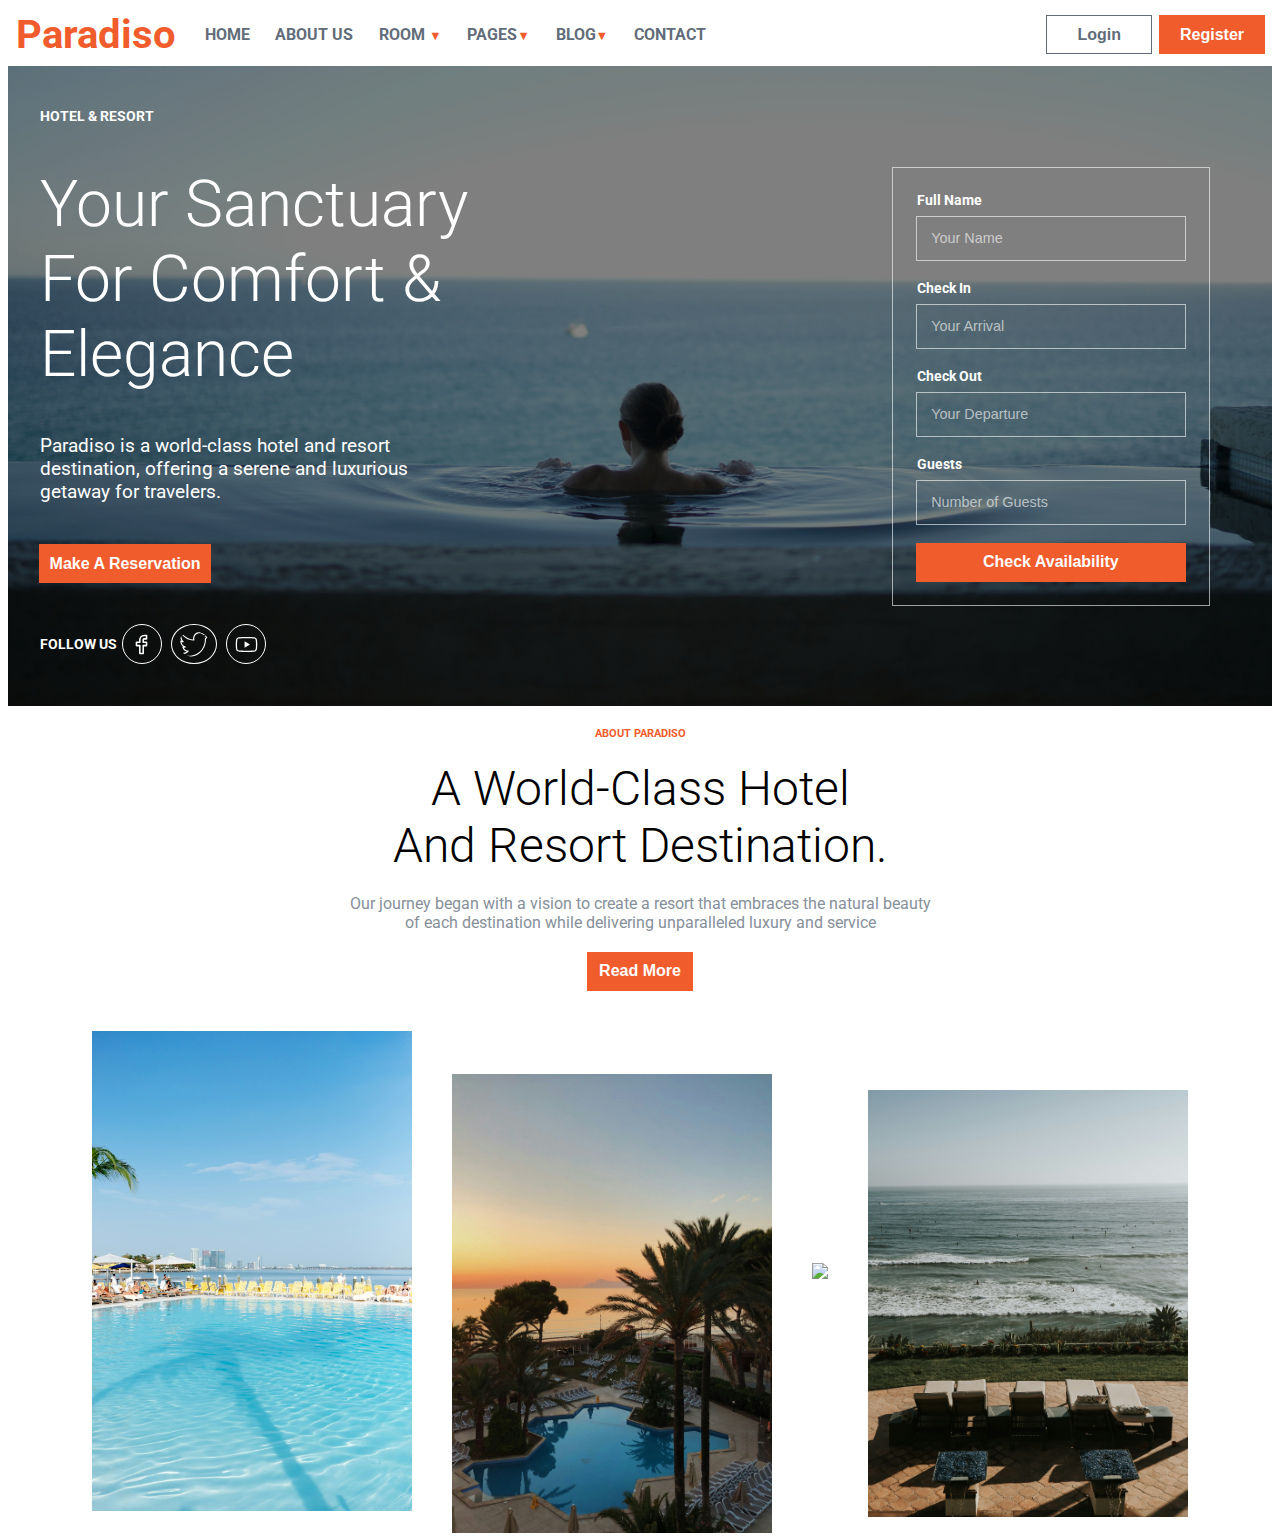
==== index.html @ 7c0ab594 "login v1" ====
<!doctype html>
<html lang="en">
  <head>
    <meta charset="UTF-8" />
    <meta name="viewport" content="width=device-width, initial-scale=1.0" />
    <link rel="stylesheet" href="styles/index.css" />
    <link rel="stylesheet" href="styles/main.css" />
    <link rel="preconnect" href="https://fonts.googleapis.com" />
    <link rel="preconnect" href="https://fonts.gstatic.com" crossorigin />
    <script type="module" src="./scripts/localStorage.js"></script>
    <script type="module" src="./scripts/index.js"></script>
    <link
      href="https://fonts.googleapis.com/css2?family=Roboto:ital,wght@0,100..900;1,100..900&display=swap"
      rel="stylesheet"
    />
    <title>Paradiso Hotel</title>
  </head>
  <body>
    <section class="popup">
      <div class="sign">
        <div class="exit">Exit</div>
        <h1>Register</h1>
        <form>
          <label for="name">Name</label>
          <input
            type="text"
            placeholder="Your Name"
            id="name"
            class="inputs"
            required
          />

          <label for="email">Email</label>
          <input
            type="email"
            placeholder="Your email"
            name="email"
            class="inputs"
            required
          />

          <label for="password">Password</label>
          <input
            type="password"
            placeholder="Your Password"
            id="password"
            class="inputs"
            required
          />

          <input type="submit" value="Submit" class="button bform" />
        </form>
      </div>
    </section>

    <header>
      <div>
        <h1>Paradiso</h1>
      </div>

      <nav>
        <ul>
          <li><a href="#">Home</a></li>
          <li><a href="pages/facilities.html">About Us</a></li>
          <li class="more-info">
            Room
            <ul class="dropdown">
              <li>
                <a href="pages/available-rooms-client.html?category=Luxury Room"
                  >Luxury Rooms</a
                >
              </li>
              <li>
                <a
                  href="pages/available-rooms-client.html?category=Regular Room"
                  >Regular Rooms</a
                >
              </li>
            </ul>
          </li>
          <li class="more-info">Pages</li>
          <li class="more-info">Blog</li>
          <li class="more-info admin">System</li>
          <li>Contact</li>
        </ul>
      </nav>

      <div class="buttons">
        <div class="isNotLogged">
          <input type="button" value="Login" class="button white sign-button" />
          <input type="button" value="Register" class="button sign-button" />
        </div>
        <div class="isLogged">
          <input type="button" class="button" />
          <ul class="dropdown">
            <li class="logout">Log Out</li>
          </ul>
        </div>
      </div>
    </header>

    <section id="section-form">
      <div class="reservation-action">
        <h2>Hotel & Resort</h2>
        <h1>Your Sanctuary For Comfort & Elegance</h1>
        <h3>
          Paradiso is a world-class hotel and resort destination, offering a
          serene and luxurious getaway for travelers.
        </h3>

        <input type="button" value="Make A Reservation" class="button" />

        <div class="media-icons">
          <h2>Follow us</h2>
          <img src="images/facebook-icon.svg" />
          <img src="images/twitter-icon.svg" />
          <img src="images/youtube-icon.svg" />
        </div>
      </div>

      <form class="form">
        <label for="">Full Name</label>
        <input type="text" placeholder="Your Name" class="inputs" required />

        <label for="">Check In</label>
        <input type="text" placeholder="Your Arrival" class="inputs" required />

        <label for="">Check Out</label>
        <input
          type="text"
          placeholder="Your Departure"
          class="inputs"
          required
        />

        <label for="">Guests</label>
        <input
          type="text"
          placeholder="Number of Guests"
          class="inputs"
          required
        />

        <input type="submit" value="Check Availability" class="button bform" />
      </form>
    </section>

    <main>
      <h2>About Paradiso</h2>
      <h1>A World-Class Hotel And Resort Destination.</h1>
      <p>
        Our journey began with a vision to create a resort that embraces the
        natural beauty of each destination while delivering unparalleled luxury
        and service
      </p>

      <input type="button" value="Read More" class="button" />
    </main>

    <section class="images">
      <img src="images/hotel-picture1.jpg" class="image" />
      <img src="images/hotel-picture2.jpg" class="image down" />
      <img src="images/hotel-picture3.jpg" class="image" />
      <img src="images/hotel-picture4.jpg" class="image down" />
    </section>
  </body>
</html>
---- styles/index.css ----
:root {
    --default-orange: #f15c2d;
    --list-color: #626c79;
    --paragraph: #87909a;
    --background-room: #f1f5f9;
    --background-category: #0f172a;
}

* {
    margin: 0;
    padding: 0;
    box-sizing: border-box;
}

body {
    padding: .2rem .5rem;
    font-family: Roboto, sans-serif;
    overflow-x: hidden;
}

h1 {
    font-size: 3rem;
    max-width: 32rem;
    font-weight: 300;
}

h2 {
    font-size: .7rem;
    font-weight: bold;
}

p {
    font-size: 1rem;
    font-weight: 400;
    color: var(--paragraph);
}

h3 {
    color: white;
    font-size: 1.2rem;
    max-width: 26rem;
    font-weight: 400;
}
header {
    display: flex;
    align-items: center;
    width: 100%;
    padding: 0.5rem;
}

header div > h1 {
    font-size: 2.5rem;
    color: var(--default-orange);
    font-weight: bold;
}

header nav {
    margin-left: 1rem;
}

ul {
    display: flex;
    list-style: none;
}

ul li {
    cursor: pointer;
    margin-inline: .8rem;
    color: var(--list-color);
    font-size: 1rem;
    font-weight: bold;
    text-transform: uppercase;
    position: relative;
}

.more-info::after {
    content: "▼";
    font-size: 0.8rem;
    color: var(--default-orange);
    max-width: fit-content;
}

ul li:hover {
    color: var(--default-orange);
}

header .buttons {
    margin-left: auto;
}

.dropdown {
    position: absolute;
    top: 100%;
    left: 0;
    background: white;
    border: 1px solid #ddd;
    padding: .1rem;
    display: none;
    min-width: 12rem;
    box-shadow: 0 4px 6px rgba(0, 0, 0, 0.1);
    z-index: 2;
}

.dropdown li {
   padding: .8rem;
}

.more-info:hover .dropdown {
   display: block;
}

a {
    text-decoration: none;
    color: inherit;
}

/* Buttons */
.button {
    padding: .6rem;
    min-width: 6.5rem;
    max-width: fit-content; 
    background-color: var(--default-orange);
    color: #FFF;
    font-weight: bold;
    border: none;
    cursor: pointer;
    font-size: 1rem;
    outline: 1px solid var(--default-orange);
}

.button + .button {
    margin-left: .3rem;
}

.button.white {
    color: var(--list-color);
    background-color: #FFF;
    outline: 1px solid var(--list-color);
    font-weight: bold;
}

.button:hover {
    background-color: var(--list-color); 
    color: #FFF;
    outline: none;
} 

.button.white:hover {
    background-color: var(--default-orange); 
    color: #FFF;
}

.button.bform {
    max-width: 100%;
}

/* Inputs */
.inputs {
    background-color: transparent;
    padding: .9rem;
    margin: .5rem 0 1.2rem 0;
    outline: 1px solid rgba(255, 255, 255, 0.6); 
    border: none;
    color:white;
}

.inputs::placeholder {
    color: rgba(255, 255, 255, 0.6); 
    font-size: .9rem;
}


/* Sign */
.popup {
  position: fixed;
  top: 0;
  left: 0;
  width: 100%;
  height: 100%;
  background: rgba(0, 0, 0, 0.5);
  z-index: 999;
  display: none;
  justify-content: center;
}

.exit {
    margin-left: auto;
    width: fit-content;
    cursor: pointer;
}

.sign {
    max-width: 50%;
    margin: auto;
    background-color: white;
    min-width: 50rem;
    min-height: 30rem;
    padding: 4rem;
}

.sign form {
    display: flex;
    flex-direction: column;
    margin: 1rem 0;
}

.sign form .inputs {
    background-color: var(--background-room);
    padding: .9rem;
    margin: .5rem 0 1.2rem 0;
    outline: 1px solid rgba(0, 0, 0, 0.6); 
    border: none;
    color: black;
}

.sign form .inputs::placeholder {
    color: rgba(0, 0, 0, 0.6); 
    font-size: .9rem;
}

.isLogged {
    display: none;
    position: relative;
}

.isLogged .dropdown {
    min-width: 3rem;
    width: 6.5rem;
}
.isLogged .dropdown li {
    font-size: .7rem;
}

.isLogged:hover .dropdown {
   display: block;
}

/* Responsive Styles */
@media (max-width: 1024px) {
    header nav ul li {
        margin-inline: 0.5rem;
        font-size: 0.9rem;
    }

    .reservation-action h1 {
        font-size: 3rem;
    }

    .images {
        flex-wrap: wrap;
        gap: 1rem;
    }

    .image {
        margin-top: 0 !important;
        max-width: 45%;
    }
}

@media (max-width: 768px) {
    .media-icons img {
        height: 2rem;
        padding: 0.3rem;
    }
    header {
        flex-wrap: wrap;
        justify-content: space-between;
    }

    header nav {
        order: 3;
        width: 100%;
        margin: 1rem 0;
    }

    header nav ul {
        justify-content: space-between;
        flex-wrap: wrap;
        gap: 0.5rem;
    }

    .reservation-action {
        width: 100%;
        padding: 2rem;
    }

    .reservation-action h1 {
        font-size: 2.5rem;
        width: 100%;
    }

    .form {
        min-width: 50%;
        margin: 2rem auto;
    }

    main {
        width: 90%;
    }

    #rooms {
        max-width: 80%;
    }

    #section-form {
        flex-direction: column;
        background-position: 65% center;
    }

    .image, .image.down {
        margin-top: 0 !important;
        max-width: 100%;
    }

    .hidden-mobile {
        display: none;
    }
}

@media (max-width: 480px) {
    .media-icons img {
        height: 1.8rem;
        padding: 0.2rem;
        margin-inline: 0.2rem;
    }
    .media-icons {
        justify-content: center;
        width: 100%;
    }
    header div h1 {
        font-size: 2rem;
    }

    header nav ul li {
        font-size: 0.8rem;
        margin-inline: 0.3rem;
    }

    .buttons {
        margin-left: 0 !important;
        display: none;
    }

    .button {
        min-width: 5rem;
        padding: 0.4rem;
        font-size: 0.9rem;
    }

    #section-form {
        min-height: auto;
    }

    .reservation-action {
        padding: 1rem !important;
    }

    .reservation-action h1 {
        font-size: 1.5rem !important;
    }

    .reservation-action h3 {
        font-size: 1rem;
    }

    .form {
        width: 95% !important;
        margin: 1rem auto !important;
    }

    main h1 {
        font-size: 2rem;
    }

    .image {
        margin: 1rem 0;
    }

    #available-rooms {
        padding: 2rem 1rem;
    }

    .title {
        flex-direction: column;
        align-items: flex-start;
    }

    .title .button {
        margin: 1rem 0 0 0;
    }

    #rooms {
        max-width: 100% !important;
    }

    .room-info {
        flex-direction: column;
        align-items: flex-start;
    }

    .room-info h2 {
        margin: 1rem 0 0 0;
        font-size: 1.5rem !important;
    }

    .room-measures {
        flex-wrap: wrap;
        gap: 1rem;
    }

    .room-measures .button {
        margin-left: 0;
        width: 100%;
    }
}

img {
    height: auto;
}
---- styles/main.css ----
/* Section Form */
#section-form {
    position: relative;
    display: flex;
    background-image: url("../images/woman-pool.jpg");
    background-size: cover;
    background-position: bottom center;
    background-repeat: no-repeat;
    height: auto;
    min-height: 40rem;
}

#section-form::before {
    content: "";
    position: absolute;
    top: 0;
    left: 0;
    right: 0;
    bottom: 0;
    background: rgba(0, 0, 0, 0.5);
    z-index: 0;
}

.reservation-action {
    display: flex;
    flex-direction: column;
    justify-content: space-evenly;
    width: 70%;
    z-index: 1;
    padding: 0 2rem;
    align-items: start;
}

.reservation-action h1 {
    color: white;
    font-size: 4rem;
    width: 30rem;
    font-weight: 300;
}

.reservation-action h2 {
    color: white;
    font-size: .9rem;
    font-weight: semibold;
    text-transform: uppercase;
}

.reservation-action h3 {
    color: white;
    font-size: 1.2rem;
    max-width: 26rem;
    text-align: start;
    font-weight: 400;
}

.media-icons {
    display: flex;
    align-items: center;
}

.media-icons img {
    border: 1px solid #fff;
    border-radius: 100%;
    height: 2.5rem;
    padding: .4rem;
    margin-inline: .3rem;
    cursor: pointer;
}

/* Form */
.form {
    display: flex;
    flex-direction: column;
    min-width: 25%;
    padding: 1.5rem 1.5rem;
    align-self: center; 
    outline: 1px solid rgba(255, 255, 255, 0.6); 
    z-index: 1;
}

.form label {
    color: white;
    font-size: .9rem;
    font-weight: bold;
}

/* Main */
main {
    display: flex;
    flex-direction: column;
    align-items: center;
    width: 37rem;
    max-width: fit-content;
    justify-content: space-evenly;
    min-height: 19rem;
    margin: auto;
}

main h1 {
    font-size: 3rem;
    max-width: 32rem;
    font-weight: 300;
    text-align: center;
}

main h2 {
    color: var(--default-orange);
    font-size: .7rem;
    font-weight: bold;
    text-transform: uppercase;
}

main p {
    font-size: 1rem;
    font-weight: 400;
    color: var(--paragraph);
    text-align: center;
}

/* Section Images */
.images {
    display: flex;
    align-items: center;
    justify-content: center;
    gap: 2.5rem;
    padding: 0 1rem;
}

.image {
    max-width: 20rem;
    max-height: 35rem;
}

.image.down {
    margin-top: 4rem;
}
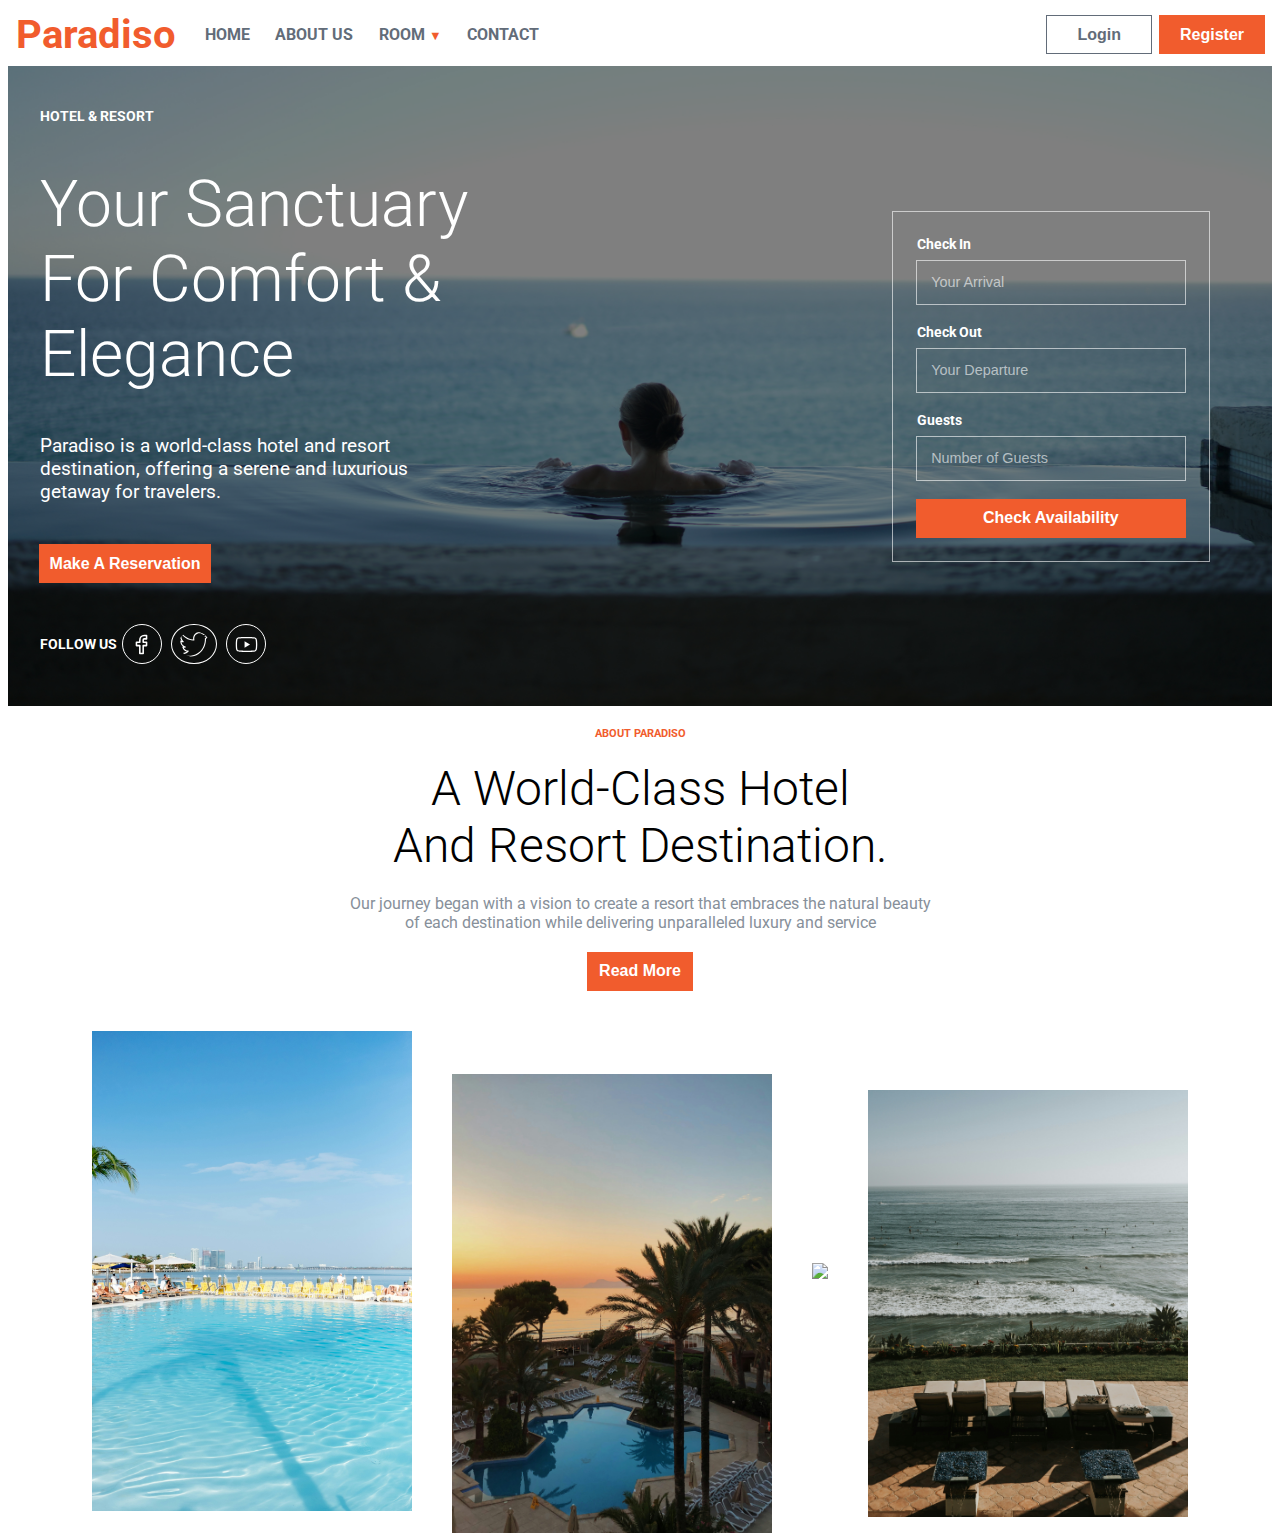
==== commit c6f1adff: "more features" ====
--- a/index.html
+++ b/index.html
@@ -8,7 +8,7 @@
     <link rel="preconnect" href="https://fonts.googleapis.com" />
     <link rel="preconnect" href="https://fonts.gstatic.com" crossorigin />
     <script type="module" src="./scripts/localStorage.js"></script>
-    <script type="module" src="./scripts/index.js"></script>
+    <script src="./scripts/init.js"></script>
     <link
       href="https://fonts.googleapis.com/css2?family=Roboto:ital,wght@0,100..900;1,100..900&display=swap"
       rel="stylesheet"
@@ -16,89 +16,7 @@
     <title>Paradiso Hotel</title>
   </head>
   <body>
-    <section class="popup">
-      <div class="sign">
-        <div class="exit">Exit</div>
-        <h1>Register</h1>
-        <form>
-          <label for="name">Name</label>
-          <input
-            type="text"
-            placeholder="Your Name"
-            id="name"
-            class="inputs"
-            required
-          />
-
-          <label for="email">Email</label>
-          <input
-            type="email"
-            placeholder="Your email"
-            name="email"
-            class="inputs"
-            required
-          />
-
-          <label for="password">Password</label>
-          <input
-            type="password"
-            placeholder="Your Password"
-            id="password"
-            class="inputs"
-            required
-          />
-
-          <input type="submit" value="Submit" class="button bform" />
-        </form>
-      </div>
-    </section>
-
-    <header>
-      <div>
-        <h1>Paradiso</h1>
-      </div>
-
-      <nav>
-        <ul>
-          <li><a href="#">Home</a></li>
-          <li><a href="pages/facilities.html">About Us</a></li>
-          <li class="more-info">
-            Room
-            <ul class="dropdown">
-              <li>
-                <a href="pages/available-rooms-client.html?category=Luxury Room"
-                  >Luxury Rooms</a
-                >
-              </li>
-              <li>
-                <a
-                  href="pages/available-rooms-client.html?category=Regular Room"
-                  >Regular Rooms</a
-                >
-              </li>
-            </ul>
-          </li>
-          <li class="more-info">Pages</li>
-          <li class="more-info">Blog</li>
-          <li class="more-info admin">System</li>
-          <li>Contact</li>
-        </ul>
-      </nav>
-
-      <div class="buttons">
-        <div class="isNotLogged">
-          <input type="button" value="Login" class="button white sign-button" />
-          <input type="button" value="Register" class="button sign-button" />
-        </div>
-        <div class="isLogged">
-          <input type="button" class="button" />
-          <ul class="dropdown">
-            <li class="logout">Log Out</li>
-          </ul>
-        </div>
-      </div>
-    </header>
-
+    <div id="header"></div>
     <section id="section-form">
       <div class="reservation-action">
         <h2>Hotel & Resort</h2>
@@ -108,7 +26,9 @@
           serene and luxurious getaway for travelers.
         </h3>
 
-        <input type="button" value="Make A Reservation" class="button" />
+        <a href="pages/available-rooms-client.html?category=All"
+          ><input type="button" value="Make A Reservation" class="button"
+        /></a>
 
         <div class="media-icons">
           <h2>Follow us</h2>
@@ -119,19 +39,11 @@
       </div>
 
       <form class="form">
-        <label for="">Full Name</label>
-        <input type="text" placeholder="Your Name" class="inputs" required />
-
         <label for="">Check In</label>
-        <input type="text" placeholder="Your Arrival" class="inputs" required />
+        <input type="text" placeholder="Your Arrival" class="inputs" />
 
         <label for="">Check Out</label>
-        <input
-          type="text"
-          placeholder="Your Departure"
-          class="inputs"
-          required
-        />
+        <input type="text" placeholder="Your Departure" class="inputs" />
 
         <label for="">Guests</label>
         <input
@@ -154,7 +66,9 @@
         and service
       </p>
 
-      <input type="button" value="Read More" class="button" />
+      <a href="/pages/facilities.html">
+        <input type="button" value="Read More" class="button"
+      /></a>
     </main>
 
     <section class="images">
@@ -163,5 +77,7 @@
       <img src="images/hotel-picture3.jpg" class="image" />
       <img src="images/hotel-picture4.jpg" class="image down" />
     </section>
+    <script type="module" src="./scripts/form.js"></script>
+    <script type="module" src="./scripts/index.js"></script>
   </body>
 </html>
--- a/styles/index.css
+++ b/styles/index.css
@@ -164,6 +164,14 @@
     color:white;
 }
 
+.inputs.inputs-edit {
+    background-color: var(--background-room);
+    outline: 1px solid rgba(0, 0, 0, 0.6); 
+    margin: 1rem 0;
+    max-width: 20rem;
+    color: black;
+}
+
 .inputs::placeholder {
     color: rgba(255, 255, 255, 0.6); 
     font-size: .9rem;
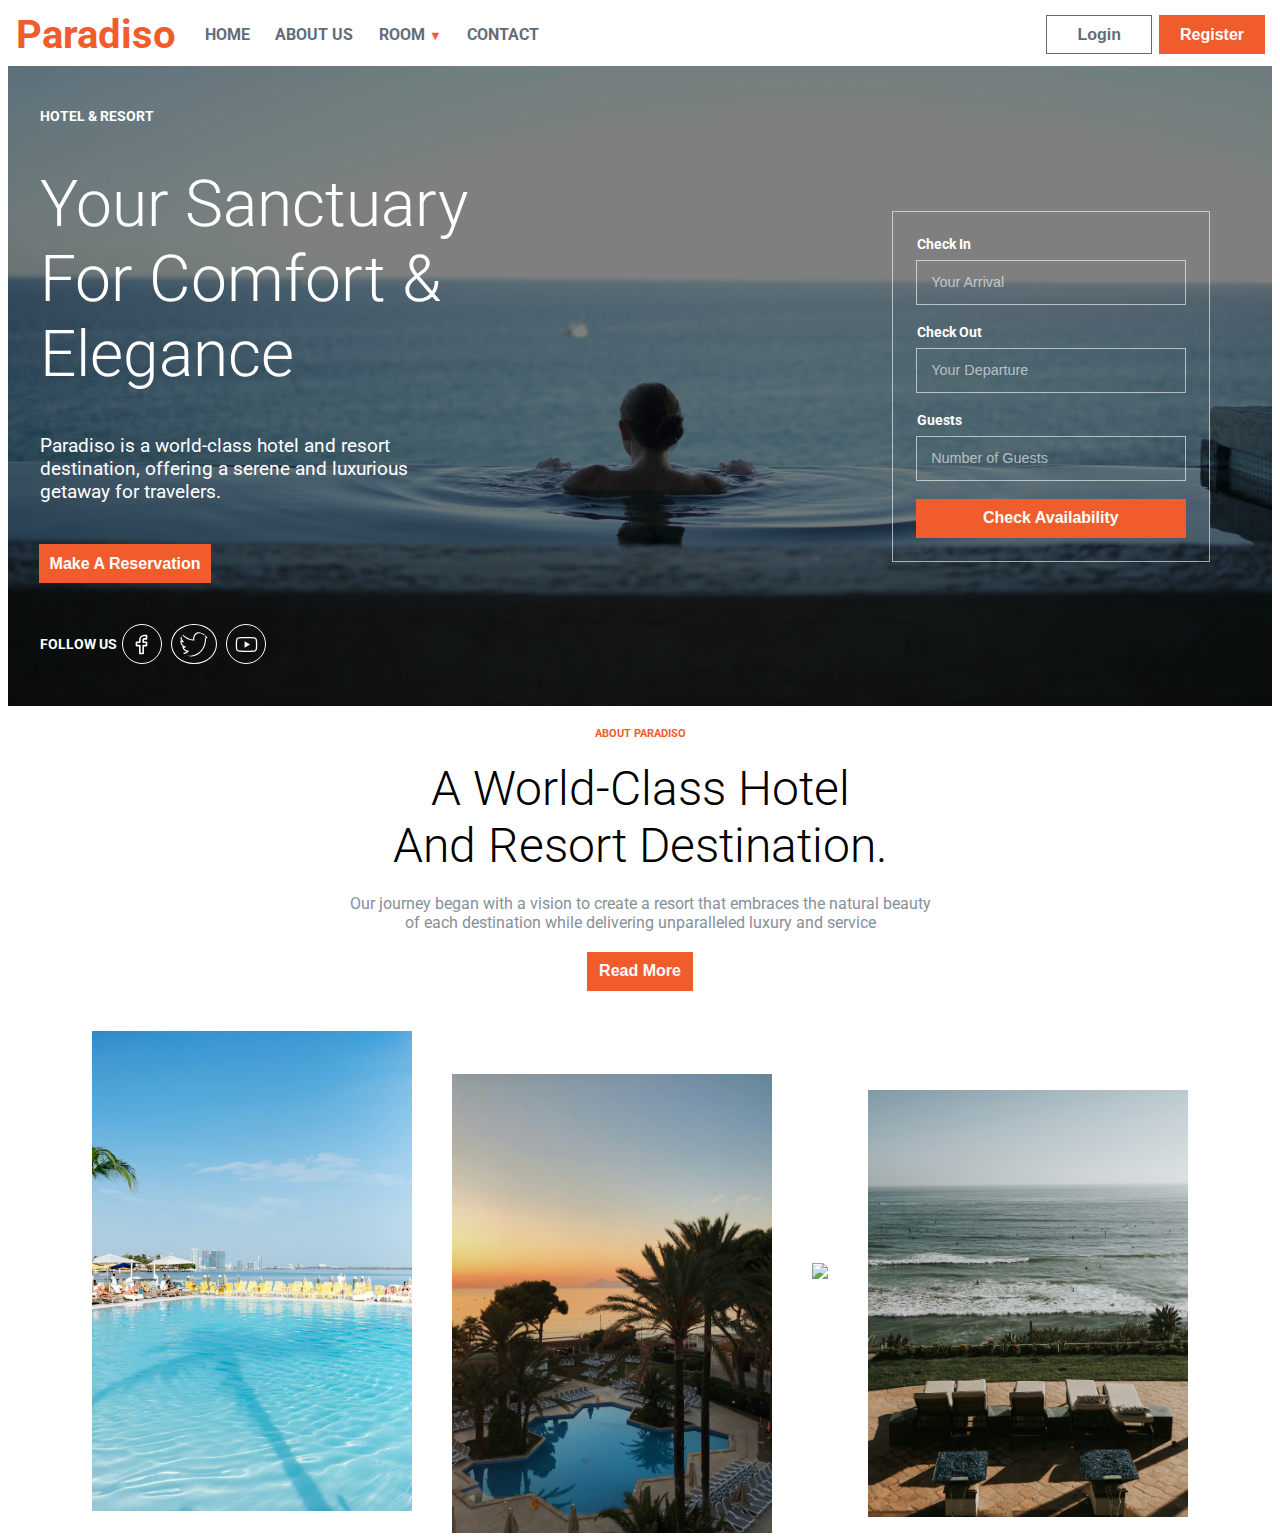
==== commit f0e3d674: "deu merda" ====
--- a/index.html
+++ b/index.html
@@ -72,11 +72,24 @@
     </main>
 
     <section class="images">
-      <img src="images/hotel-picture1.jpg" class="image" />
-      <img src="images/hotel-picture2.jpg" class="image down" />
-      <img src="images/hotel-picture3.jpg" class="image" />
-      <img src="images/hotel-picture4.jpg" class="image down" />
+      <div>
+        <img src="images/hotel-picture1.jpg" class="image editableTag" />
+        <img src="images/edit-button-white.svg" class="edit" />
+      </div>
+      <div>
+        <img src="images/hotel-picture2.jpg" class="image down editableTag" />
+        <img src="images/edit-button-white.svg" class="edit" />
+      </div>
+      <div>
+        <img src="images/hotel-picture3.jpg" class="image editableTag" />
+        <img src="images/edit-button-white.svg" class="edit" />
+      </div>
+      <div>
+        <img src="images/hotel-picture4.jpg" class="image down editableTag" />
+        <img src="images/edit-button-white.svg" class="edit" />
+      </div>
     </section>
+
     <script type="module" src="./scripts/form.js"></script>
     <script type="module" src="./scripts/index.js"></script>
   </body>
--- a/styles/index.css
+++ b/styles/index.css
@@ -242,6 +242,21 @@
 .isLogged:hover .dropdown {
    display: block;
 }
+.images div {
+    position: relative;
+}
+
+div .edit {
+    display: none;
+    cursor: pointer;
+}
+
+.images div .edit {
+    position: absolute;
+    bottom: .8rem;
+    right: .8rem;
+    max-width: 2rem;
+}
 
 /* Responsive Styles */
 @media (max-width: 1024px) {
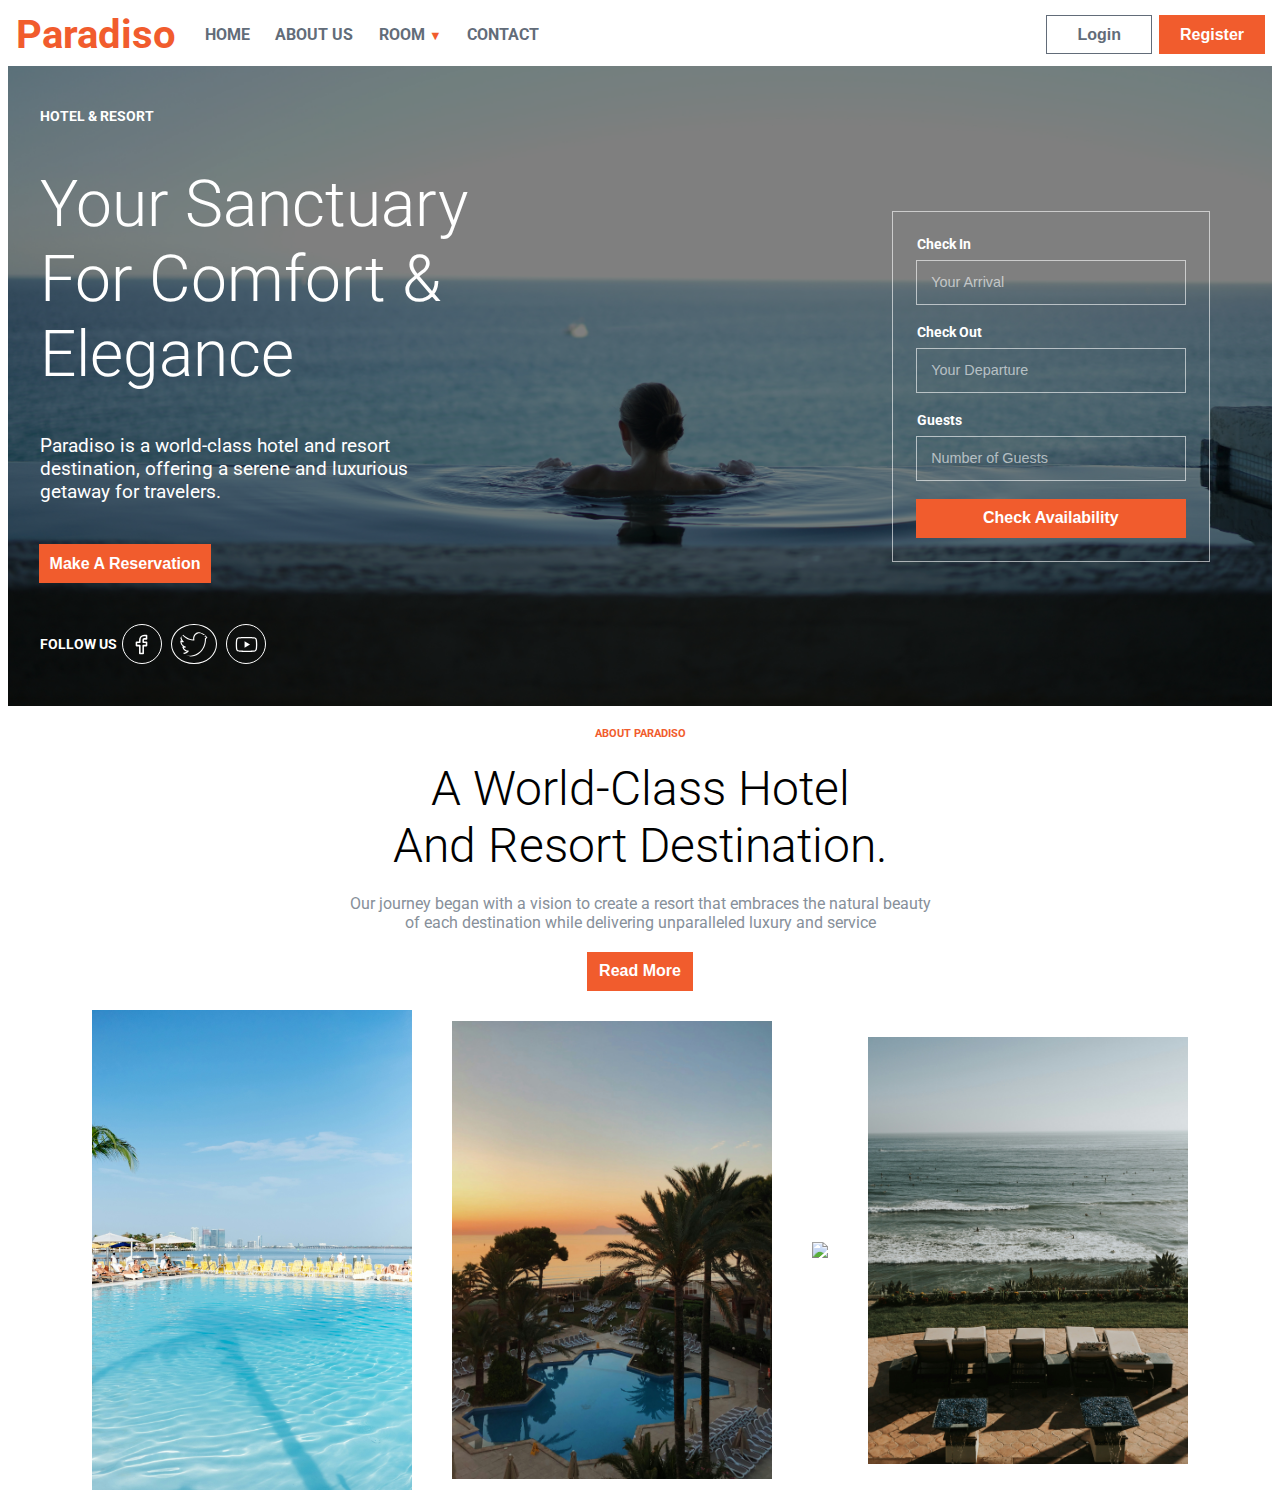
==== commit 5e4252a9: "update image base64" ====
--- a/index.html
+++ b/index.html
@@ -71,24 +71,7 @@
       /></a>
     </main>
 
-    <section class="images">
-      <div>
-        <img src="images/hotel-picture1.jpg" class="image editableTag" />
-        <img src="images/edit-button-white.svg" class="edit" />
-      </div>
-      <div>
-        <img src="images/hotel-picture2.jpg" class="image down editableTag" />
-        <img src="images/edit-button-white.svg" class="edit" />
-      </div>
-      <div>
-        <img src="images/hotel-picture3.jpg" class="image editableTag" />
-        <img src="images/edit-button-white.svg" class="edit" />
-      </div>
-      <div>
-        <img src="images/hotel-picture4.jpg" class="image down editableTag" />
-        <img src="images/edit-button-white.svg" class="edit" />
-      </div>
-    </section>
+    <section class="images"></section>
 
     <script type="module" src="./scripts/form.js"></script>
     <script type="module" src="./scripts/index.js"></script>
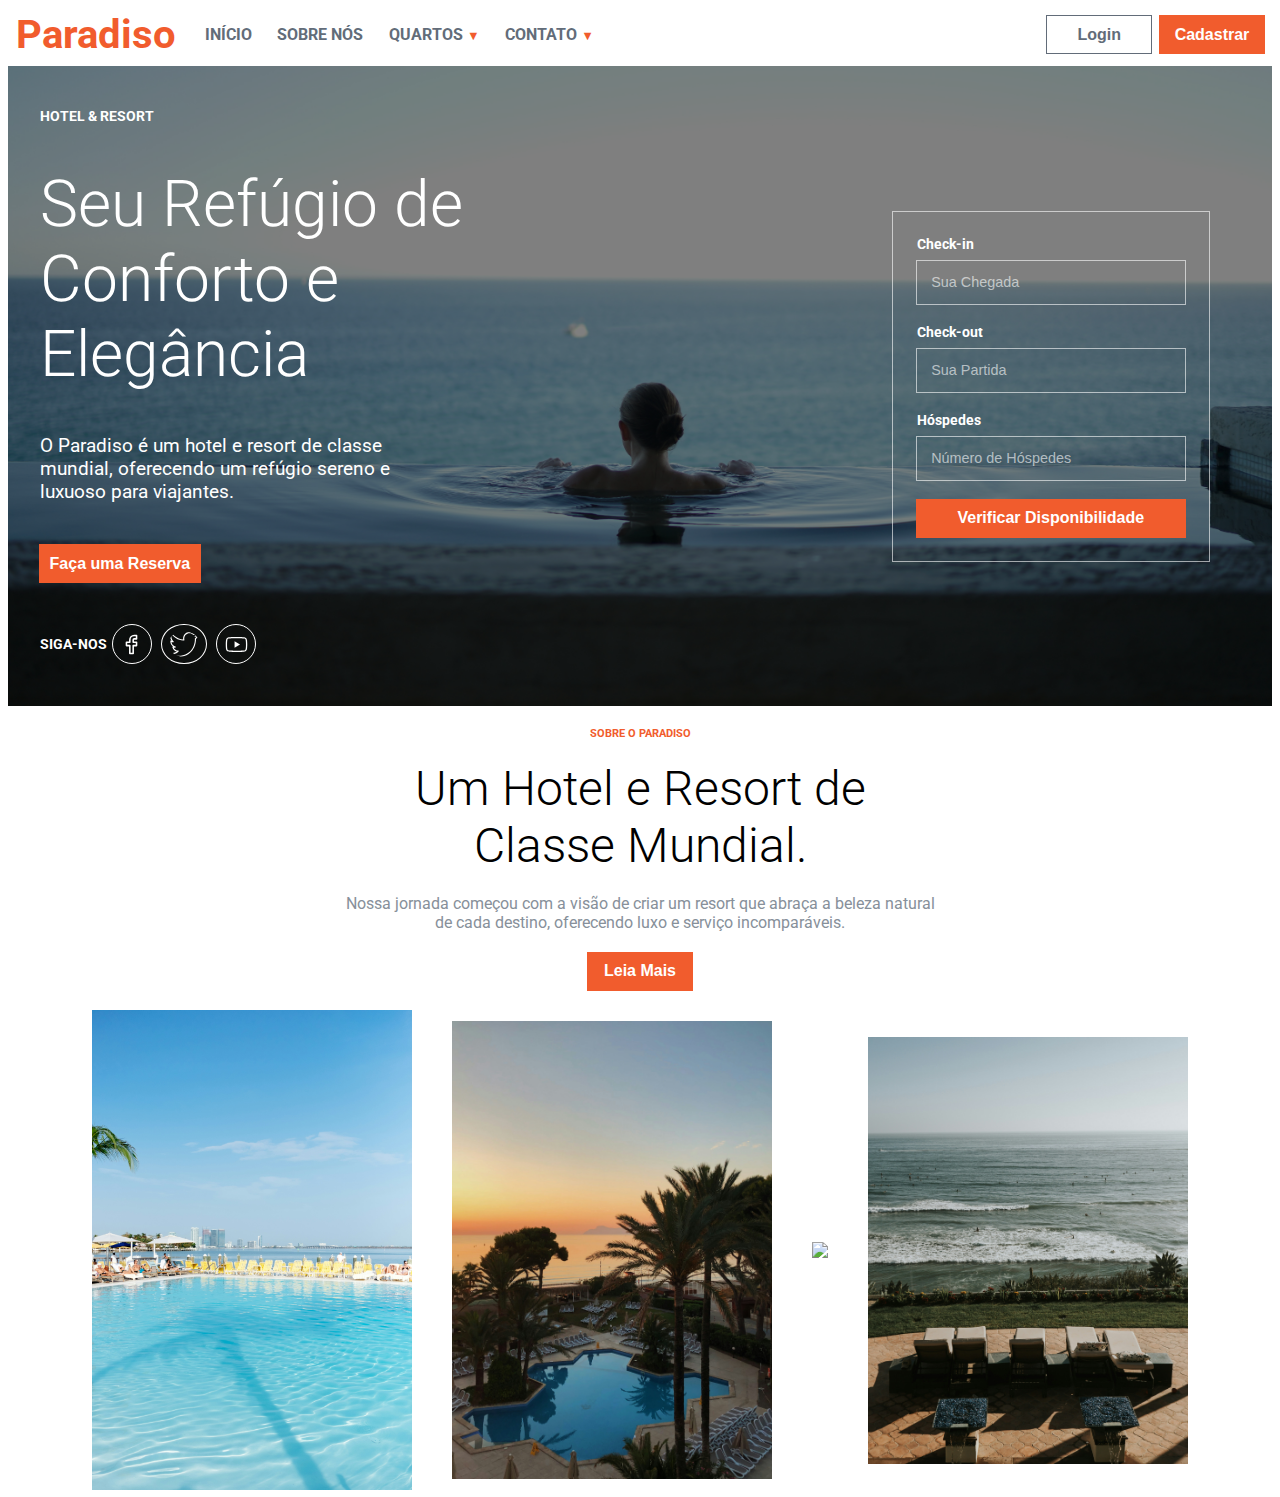
==== commit ba63a859: "feat: Tradução / Reponsividade" ====
--- a/index.html
+++ b/index.html
@@ -1,10 +1,10 @@
 <!doctype html>
-<html lang="en">
+<html lang="pt-BR">
   <head>
     <meta charset="UTF-8" />
     <meta name="viewport" content="width=device-width, initial-scale=1.0" />
+    <link rel="stylesheet" href="styles/main.css" />
     <link rel="stylesheet" href="styles/index.css" />
-    <link rel="stylesheet" href="styles/main.css" />
     <link rel="preconnect" href="https://fonts.googleapis.com" />
     <link rel="preconnect" href="https://fonts.gstatic.com" crossorigin />
     <script type="module" src="./scripts/localStorage.js"></script>
@@ -20,18 +20,18 @@
     <section id="section-form">
       <div class="reservation-action">
         <h2>Hotel & Resort</h2>
-        <h1>Your Sanctuary For Comfort & Elegance</h1>
+        <h1>Seu Refúgio de Conforto e Elegância</h1>
         <h3>
-          Paradiso is a world-class hotel and resort destination, offering a
-          serene and luxurious getaway for travelers.
+          O Paradiso é um hotel e resort de classe mundial, oferecendo um
+          refúgio sereno e luxuoso para viajantes.
         </h3>
 
         <a href="pages/available-rooms-client.html?category=All"
-          ><input type="button" value="Make A Reservation" class="button"
+          ><input type="button" value="Faça uma Reserva" class="button"
         /></a>
 
         <div class="media-icons">
-          <h2>Follow us</h2>
+          <h2>Siga-nos</h2>
           <img src="images/facebook-icon.svg" />
           <img src="images/twitter-icon.svg" />
           <img src="images/youtube-icon.svg" />
@@ -39,35 +39,38 @@
       </div>
 
       <form class="form">
-        <label for="">Check In</label>
-        <input type="text" placeholder="Your Arrival" class="inputs" />
+        <label for="">Check-in</label>
+        <input type="text" placeholder="Sua Chegada" class="inputs" />
 
-        <label for="">Check Out</label>
-        <input type="text" placeholder="Your Departure" class="inputs" />
+        <label for="">Check-out</label>
+        <input type="text" placeholder="Sua Partida" class="inputs" />
 
-        <label for="">Guests</label>
+        <label for="">Hóspedes</label>
         <input
           type="text"
-          placeholder="Number of Guests"
+          placeholder="Número de Hóspedes"
           class="inputs"
           required
         />
 
-        <input type="submit" value="Check Availability" class="button bform" />
+        <input
+          type="submit"
+          value="Verificar Disponibilidade"
+          class="button bform"
+        />
       </form>
     </section>
 
     <main>
-      <h2>About Paradiso</h2>
-      <h1>A World-Class Hotel And Resort Destination.</h1>
+      <h2>Sobre o Paradiso</h2>
+      <h1>Um Hotel e Resort de Classe Mundial.</h1>
       <p>
-        Our journey began with a vision to create a resort that embraces the
-        natural beauty of each destination while delivering unparalleled luxury
-        and service
+        Nossa jornada começou com a visão de criar um resort que abraça a beleza
+        natural de cada destino, oferecendo luxo e serviço incomparáveis.
       </p>
 
       <a href="/pages/facilities.html">
-        <input type="button" value="Read More" class="button"
+        <input type="button" value="Leia Mais" class="button"
       /></a>
     </main>
 
--- a/styles/main.css
+++ b/styles/main.css
@@ -9,6 +9,7 @@
     height: auto;
     min-height: 40rem;
 }
+
 
 #section-form::before {
     content: "";
--- a/styles/index.css
+++ b/styles/index.css
@@ -11,6 +11,15 @@
     padding: 0;
     box-sizing: border-box;
 }
+
+.location {
+    display: flex;
+    margin-top: 5%;
+    justify-content: center;
+    align-items: center;
+    width: 100%;
+}
+
 
 body {
     padding: .2rem .5rem;
@@ -201,8 +210,8 @@
     max-width: 50%;
     margin: auto;
     background-color: white;
-    min-width: 50rem;
-    min-height: 30rem;
+    min-width: 80%;
+    min-height: 60%;
     padding: 4rem;
 }
 
@@ -264,6 +273,10 @@
         margin-inline: 0.5rem;
         font-size: 0.9rem;
     }
+    .sign {
+        max-width: 70%;
+        padding: 3rem;
+    }
 
     .reservation-action h1 {
         font-size: 3rem;
@@ -285,6 +298,27 @@
         height: 2rem;
         padding: 0.3rem;
     }
+    .popup {
+        padding: 20px;
+      }
+    .sign {
+        max-width: 80%;
+        font-size: 2rem;
+        padding: 2rem;
+    }
+
+    .sign form .inputs {
+        padding: 0.8rem;
+        margin: 0.4rem 0 1rem 0;
+    }
+
+    .sign form .inputs::placeholder {
+        font-size: 0.85rem;
+    }
+
+    .media-icons {
+      margin-top: 1rem;
+    }
     header {
         flex-wrap: wrap;
         justify-content: space-between;
@@ -306,10 +340,19 @@
         width: 100%;
         padding: 2rem;
     }
+  .reservation-action .media-icons {
+    align-self: flex-end;
+  }
 
     .reservation-action h1 {
+    text-wrap: wrap;
         font-size: 2.5rem;
         width: 100%;
+    }
+
+    .reservation-action h3 {
+        margin-top: 1rem;
+        margin-bottom: 1rem;
     }
 
     .form {
@@ -346,8 +389,34 @@
         padding: 0.2rem;
         margin-inline: 0.2rem;
     }
+    .sign {
+        max-width: 90%;
+        min-width: 90%;
+        padding: 1.5rem;
+    }
+  .sign h1{
+      font-size: 3rem;
+  }
+
+    .sign form .inputs {
+        padding: 0.7rem;
+        margin: 0.3rem 0 0.8rem 0;
+    }
+
+    .sign form .inputs::placeholder {
+        font-size: 0.8rem;
+    }
+    .popup {
+      padding: 10px;
+    }
+
+    .popup-content {
+      width: 90%;
+      max-width: 100%;
+    }
     .media-icons {
-        justify-content: center;
+        justify-content: end !important;
+        margin-top: 1rem;
         width: 100%;
     }
     header div h1 {
@@ -361,7 +430,7 @@
 
     .buttons {
         margin-left: 0 !important;
-        display: none;
+        /* display: none; */
     }
 
     .button {
@@ -371,19 +440,23 @@
     }
 
     #section-form {
-        min-height: auto;
-    }
+  }
 
     .reservation-action {
         padding: 1rem !important;
+    max-width: 100% !important;
     }
 
     .reservation-action h1 {
         font-size: 1.5rem !important;
+        margin-top: 1rem;
+        max-width: 100%;
     }
 
     .reservation-action h3 {
         font-size: 1rem;
+        margin-top: 1rem;
+        margin-bottom: 1rem;
     }
 
     .form {
